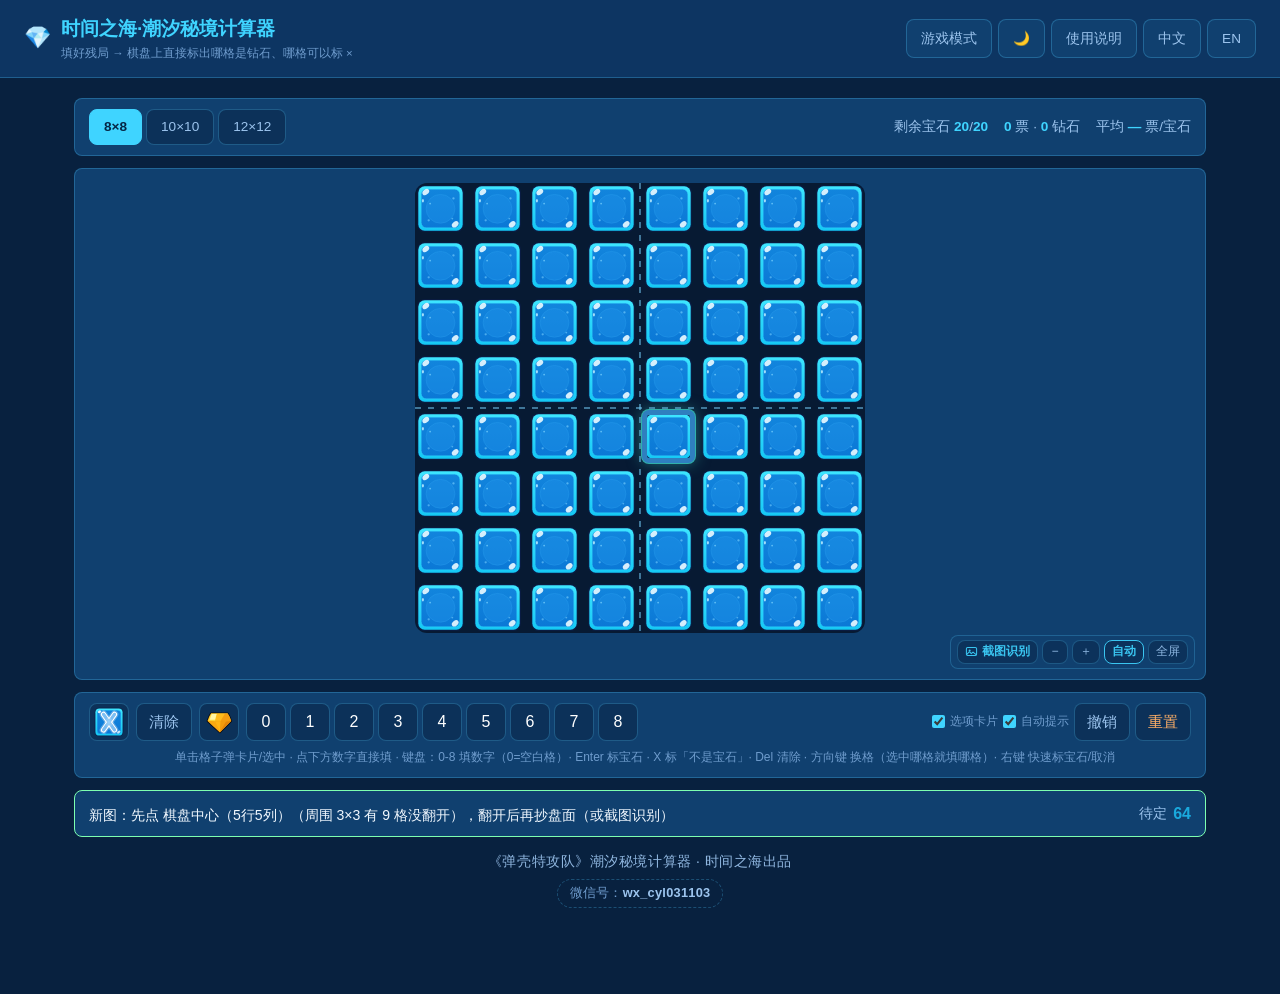
==== tidal/index.html @ 63dec6b1 "潮汐秘境：× 标错时不再给出错误结论 玩家标的 × 一直被当作「确定没有钻石」参与推理。一旦某个 × 标错，引擎可能推出一个 与数字矛盾的结论，而旧实现只弹提示、棋盘仍按"信任 ×"的结果绘制——实测" ====
<!DOCTYPE html>
<html lang="zh-CN">
<head>
<meta charset="UTF-8">
<meta name="viewport" content="width=device-width, initial-scale=1.0, viewport-fit=cover">
<title>《弹壳特攻队》-潮汐秘境计算器</title>
<meta name="description" content="《弹壳特攻队》潮汐秘境计算器：把当前棋盘的数字、钻石、× 标记填进来，自动推出哪些格子必定是钻石、哪些必定不是钻石、下一步先点哪里。支持上传截图自动识别。">
<meta name="theme-color" content="#0f1923">
<link rel="icon" href="data:image/svg+xml,%3Csvg xmlns='http://www.w3.org/2000/svg' viewBox='0 0 32 32'%3E%3Ctext y='25' font-size='25'%3E%F0%9F%92%8E%3C/text%3E%3C/svg%3E">
<link rel="stylesheet" href="style.css?vmvrqmjfq">
<script>var t=localStorage.getItem('theme')||'dark';document.documentElement.setAttribute('data-theme',t);/* 默认深色（护眼），右上角可切换 */</script>
</head>
<body>

<svg class="sprite" aria-hidden="true" focusable="false">
  <defs>
    <symbol id="ico-gem" viewBox="0 0 24 24">
      <path d="M6.6 3.2h10.8L21.4 9 12 21.2 2.6 9z" fill="currentColor"/>
      <path d="M6.6 3.2 8.6 9h6.8l2-5.8z" fill="#5a3d05" fill-opacity=".28"/>
      <path d="M8.6 9 12 21.2 15.4 9z" fill="#ffffff" fill-opacity=".3"/>
    </symbol>
    <symbol id="ico-x" viewBox="0 0 24 24">
      <path d="M5.8 5.8 18.2 18.2M18.2 5.8 5.8 18.2" fill="none" stroke="currentColor" stroke-width="3.2" stroke-linecap="round"/>
    </symbol>
    <symbol id="ico-check" viewBox="0 0 24 24">
      <path d="M4.5 12.8l4.8 4.8L19.6 7.2" fill="none" stroke="currentColor" stroke-width="2.6" stroke-linecap="round" stroke-linejoin="round"/>
    </symbol>
    <symbol id="ico-warn" viewBox="0 0 24 24">
      <path d="M12 3.4 22 20.4H2z" fill="currentColor"/>
      <path d="M12 9.4v5" stroke="#0f1923" stroke-width="2.1" stroke-linecap="round"/>
      <circle cx="12" cy="17.4" r="1.2" fill="#0f1923"/>
    </symbol>
    <symbol id="ico-aim" viewBox="0 0 24 24">
      <circle cx="12" cy="12" r="8.6" fill="none" stroke="currentColor" stroke-width="2"/>
      <circle cx="12" cy="12" r="2.6" fill="currentColor"/>
      <path d="M12 1.4v4M12 18.6v4M1.4 12h4M18.6 12h4" stroke="currentColor" stroke-width="2" stroke-linecap="round"/>
    </symbol>
    <symbol id="ico-image" viewBox="0 0 24 24">
      <rect x="2.6" y="4.6" width="18.8" height="14.8" rx="2.4" fill="none" stroke="currentColor" stroke-width="1.9"/>
      <circle cx="8.6" cy="10" r="1.9" fill="currentColor"/>
      <path d="M3.4 17.4l4.8-5 3.4 3.6 3.2-3 5.8 4.8" fill="none" stroke="currentColor" stroke-width="1.9" stroke-linecap="round" stroke-linejoin="round"/>
    </symbol>
  </defs>
</svg>

<header class="topbar">
  <div class="brand">
    <span class="brand-mark" aria-hidden="true">💎</span>
    <span class="brand-text">
      <strong data-i18n="brand.name">潮汐秘境计算器</strong>
      <small data-i18n="brand.tag">填好残局 → 棋盘上直接标出哪格是钻石、哪格可以标 ×</small>
    </span>
  </div>
  <nav class="topbar-nav">
    <button class="ghost-btn" id="btn-sample" type="button" title="随便玩玩：潮汐秘境 / 扫雷" data-i18n="nav.game" data-i18n-title="nav.game.tip">游戏模式</button>
    <button class="ghost-btn" id="btn-help" type="button" data-i18n="nav.help">使用说明</button>
    <button class="ghost-btn sm" id="btn-lang-zh" type="button" title="中文">中文</button>
    <button class="ghost-btn sm" id="btn-lang-en" type="button" title="English">EN</button>
    <button class="ghost-btn" id="theme-toggle" type="button" title="切换深色/浅色">🌙</button>
  </nav>
</header>

<main>
  <section class="stage" id="stage">


    <div class="map-bar">
      <div class="seg seg-sm" id="size-seg" role="tablist" aria-label="地图尺寸">
        <button class="seg-btn is-on" data-size="8" type="button">8×8</button>
        <button class="seg-btn" data-size="10" type="button">10×10</button>
        <button class="seg-btn" data-size="12" type="button">12×12</button>
      </div>
      <span class="map-chip map-chip-quiet map-chip-gem" id="chip-gem-progress" title="还剩几颗没找到 / 本图总数（总数按档位固定：8×8=20、10×10=30、12×12=45）">
        <span data-i18n="chip.left">剩余宝石</span> <b id="gem-left">20</b>/<b id="gem-total-text">20</b>
      </span>
      <span class="map-chip map-chip-quiet" id="chip-cost" title="开出数字或钻石的格子算一票（× 和没翻开的不算）；1 票 = 1500 钻石">
        <b id="tickets-used">0</b> <span data-i18n="chip.ticketsUnit">票</span> · <b id="diamonds-used">0</b> <span data-i18n="chip.costUnit">钻石</span>
      </span>
      <span class="map-chip map-chip-quiet" id="chip-per-gem" title="用票数 ÷ 已找到的宝石数 —— 平均每颗宝石花了多少票，越小越划算">
        <span data-i18n="chip.perGem">平均</span> <b id="per-gem">—</b> <span data-i18n="chip.perGemUnit">票/宝石</span>
      </span>
    </div>


    <div class="game-banner" id="game-banner" hidden>
      <span class="gb-name" id="game-banner-name"></span>
      <span class="gb-sub" id="game-banner-sub"></span>
    </div>

    <div class="board-shell" id="board-shell">
      <div class="board-scroll" id="board-scroll">
        <div class="board" id="board" role="grid" aria-label="残局棋盘"></div>
      </div>
      <span class="board-tools" id="board-tools" title="调格子大小（自动按屏幕适配）" data-i18n-title="tools.tip">
        <button class="bb-btn bb-shot" id="btn-shot-open" type="button" title="上传 / 粘贴截图，自动识别并填入棋盘">
          <svg class="ico"><use href="#ico-image"/></svg><span data-i18n="nav.ocr">截图识别</span>
        </button>
        <button class="bb-btn" id="cell-minus" type="button" title="格子改小">−</button>
        <button class="bb-btn" id="cell-plus" type="button" title="格子改大">＋</button>
        <button class="bb-btn bb-auto" id="cell-auto" type="button" title="恢复自动适配屏幕" data-i18n="tools.auto" data-i18n-title="tools.auto.tip">自动</button>
        <button class="bb-btn" id="board-fs" type="button" title="整个工具区全屏（手机上格子更大好点）" data-i18n="tools.fs" data-i18n-title="tools.fs.tip">全屏</button>
      </span>
    </div>

    <div class="palette" id="palette">
      <button class="brush brush-x brush-icon" data-brush="X" type="button" title="点格子标上 / 取消 ×" data-i18n-title="palette.x.tip">
        <svg class="tileico brush-tile" aria-hidden="true"><use href="#uw-tile-x-marked"/></svg>
      </button>
      <button class="brush" data-brush="hide" type="button" title="单击格子清除" data-i18n-title="palette.clear.tip">
        清除
      </button>
      <button class="brush brush-gem brush-icon" data-brush="G" type="button" title="标记钻石" data-i18n-title="palette.gem.tip">
        <svg class="tileico brush-tile" aria-hidden="true"><use href="#uw-gem"/></svg>
      </button>
      <span class="brush-group" id="brush-nums">
        <button class="brush brush-num" data-brush="0" type="button" title="已翻开的空白格">0</button>
        <button class="brush brush-num" data-brush="1" type="button">1</button>
        <button class="brush brush-num" data-brush="2" type="button">2</button>
        <button class="brush brush-num" data-brush="3" type="button">3</button>
        <button class="brush brush-num" data-brush="4" type="button">4</button>
        <button class="brush brush-num" data-brush="5" type="button">5</button>
        <button class="brush brush-num" data-brush="6" type="button">6</button>
        <button class="brush brush-num" data-brush="7" type="button">7</button>
        <button class="brush brush-num" data-brush="8" type="button">8</button>
      </span>
      <span class="palette-actions">
        <label class="rec-card" title="打开：单击格子弹出选项卡片（默认）；关闭：单击只选中，用下方数字 / 键盘填，不弹卡片" data-i18n-title="rec.card.tip">
          <input type="checkbox" id="cb-click-card" checked> <span data-i18n="rec.card">选项卡片</span>
        </label>
        <label class="rec-auto" title="录入一个格子后自动提示下一个推荐格（点 0 展开一片时可以关掉，逐个点选）" data-i18n-title="rec.auto.tip">
          <input type="checkbox" id="cb-auto-next" checked> <span data-i18n="rec.auto">自动提示</span>
        </label>
        <button class="brush brush-act" id="btn-undo" type="button" disabled title="撤销上一步改动（Ctrl+Z）" data-i18n-title="vb.undo.tip"><span data-i18n="vb.undo">撤销</span></button>
        <button class="brush brush-act is-danger" id="btn-clear" type="button" title="重置整个棋盘（会二次确认；可撤销）" data-i18n-title="vb.clear.tip"><span data-i18n="vb.clear">重置</span></button>
      </span>
      <span class="palette-tip" data-i18n="palette.tip">单击选中格子 → 键盘 0-8 填数字、Enter 钻石、X 标×、Delete 清除 · 双击也可选值 · 右键快速标钻石</span>
    </div>

    <div class="game-bar" id="game-bar" hidden>
      <span class="gb gb-title" id="gb-title"></span>
      <span class="gb gb-hint" id="gb-hint"></span>
      <span class="gb gb-strong" id="gb-left-wrap"><span data-i18n="gb.left">剩余</span> <b id="gb-left">0</b> <span data-i18n="gb.mines">颗雷</span></span>
      <span class="gb" id="gb-gem-wrap" hidden><span data-i18n="gb.found">已找到钻石</span> <b id="gb-found">0</b> / <b id="gb-total">45</b></span>
      <span class="gb" id="gb-open-wrap" hidden><span data-i18n="gb.opened">已翻开</span> <b id="gb-open">0</b> / <b id="gb-open-total">0</b> <span data-i18n="chip.cells">格</span></span>
      <span class="gb" id="gb-cost-wrap" hidden><span data-i18n="gb.tickets">用票</span> <b id="gb-tickets">0</b> · <span data-i18n="gb.spent">已用钻石</span> <b id="gb-spent">0</b> · <span data-i18n="gb.perGem">平均</span> <b id="gb-per-gem">—</b> <span data-i18n="gb.perGemUnit">票/宝石</span></span>
      <span class="gb gb-time" id="gb-time-wrap" hidden>⏱ <b id="gb-time">0:00</b></span>
      <span class="gb" id="gb-marks-wrap" hidden><span data-i18n="gb.marks">× 标记</span> <b id="gb-marks">0</b></span>
      <span class="gb gb-err" id="gb-wrong-wrap" hidden><span data-i18n="gb.wrong">其中标错</span> <b id="gb-wrong">0</b> <span data-i18n="gb.wrongUnit">个</span></span>
      <label class="gb gb-hint-switch" id="gb-hint-switch" hidden title="打开后：自动闪烁推荐格 + 每格显示含钻概率" data-i18n-title="gb.hintSwitch.tip">
        <input type="checkbox" id="cb-game-hint"> <span data-i18n="gb.hintSwitch">自动提示</span>
      </label>
      <span class="gb-actions">
        <button class="ghost-btn sm" id="btn-game-restart" type="button" data-i18n="gb.restart">重开一局</button>
        <button class="ghost-btn sm" id="btn-game-switch" type="button" data-i18n="gb.switch">换玩法</button>
        <button class="ghost-btn sm" id="btn-game-quit" type="button" data-i18n="gb.quit">退出游戏</button>
      </span>
    </div>

    <div class="status-bar">
      <p class="advice" id="advice">
        <span id="advice-text" data-i18n="advice.empty">先把残局填进来，或点右上角「随机玩一盘」体验一下。</span>
        <span class="vb vb-err" id="vb-err-wrap" hidden><svg class="ico"><use href="#ico-warn"/></svg><b id="vb-err"></b></span>
      </p>

      <div class="verdict-bar" id="verdict-bar">
      <span class="vb-actions">
        <button class="ghost-btn" id="btn-clear-frames" type="button" hidden title="识别导入的格子核对完了：一键去掉金框/红框提示（格子内容不动）" data-i18n-title="vb.frames.tip"><svg class="ico"><use href="#ico-check"/></svg><span data-i18n="vb.frames">核对完成</span></button>
      </span>
        <span class="vb vb-unknown"><span data-i18n="vb.unknown">待定</span> <b id="vb-unknown">0</b></span>
      </div>
    </div>

    <div class="footer">
      <p class="credit">《弹壳特攻队》<span data-i18n="credit.by">潮汐秘境计算器 · 时间之海出品</span></p>
      <p class="credit-wx"><button class="wx-btn" id="btn-wx" type="button" title="点一下复制微信号">
        <span data-i18n="credit.wx">微信号</span><span class="wx-id">：<b>wx_cyl031103</b></span>
      </button></p>
    </div>

    <div class="reveal-bar" id="reveal-bar" hidden>
      <div class="rb-head">
        <span class="rb-label"><span data-i18n="rb.opened">翻开的</span> <b id="rb-target">—</b> <span data-i18n="rb.is">是：</span></span>
        <button class="rb-close" data-rb="cancel" type="button" title="取消">✕</button>
      </div>
      <span class="rb-values" id="rb-values"></span>
      <span class="rb-hint" id="rb-hint"></span>
      <span class="rb-keys" data-i18n="rb.keys">数字键 0-8 直接填 · 方向键换格（选中哪格填哪格） · Esc 关闭</span>
    </div>

    <div class="modal" id="modal" hidden>
      <div class="modal-mask" data-close></div>
      <div class="modal-box" id="modal-box" role="dialog" aria-modal="true"></div>
    </div>
    <div class="toasts" id="toasts"></div>

  </section>
</main>

<script>window.TIDAL_OCR = true;</script>
<script>window.TIDAL_OCR_MODE = 'local';</script>
<script>window.TIDAL_OCR_URL = '';</script>
<script src="sweeper-icons.js?vmvrqmjfq"></script>
<script src="vision.js?vmvrqmjfq"></script>
<script src="vision-alt.js?vmvrqmjfq"></script>
<script src="solver-core.js?vmvrqmjfq"></script>
<script src="solver.js?vmvrqmjfq"></script>
</body>
</html>
---- tidal/style.css ----
/* =====================================================================
   潮汐秘境 · 残局分析器
   配色与「弹壳公会远征战力统计中心」保持一致（暗蓝底 + 金色强调，扁平无渐变）
   ===================================================================== */

/* ---------- 1. 设计令牌（与统计中心共用同一套变量与 theme 键） ---------- */
:root,
[data-theme="dark"] {
  /* 海洋蓝：取自游戏界面（深海底 #0a2c63 / 青色高光 #3fd4ff / 金色 #ffc83a / 绿色 #7dffb0） */
  --bg-primary: #08213f;
  --bg-secondary: #0d3562;
  --bg-card: #10406f;
  --bg-hover: #164a80;
  --bg-input: #0c3159;
  --border: rgba(80, 200, 255, 0.28);
  --aux-line: rgba(120, 210, 255, 0.5);   /* 棋盘辅助虚线（三等分） */

  --text-primary: #f1f8ff;
  --text-secondary: #9cc4ee;
  --text-muted: #6f9ccd;

  --accent: #3fd4ff;
  --accent2: #1aa9dd;
  --gold: #ffc83a;
  --success: #7dffb0;
  --danger: #ffb067;

  --radius: 8px;
  --shadow: 0 2px 12px rgba(0, 0, 0, 0.3);

  --x-mark: #cfe6ff;
  --tile-closed: #0c3159;
  --tile-open: #dbeaff;
  --tile-open-ink: #0a2c63;
  --tile-open-border: #a9cdf0;
  --scroll-thumb: #2a5a92;
  --mask: rgba(4, 18, 38, 0.78);
  --badge-prob-bg: rgba(8, 33, 63, 0.9);
  --badge-prob-ink: #d3e8ff;
  --prob-line: #3f6ea6;
  /* 概率三档（彩色，高=红 中=琥珀 低=蓝）：整格显示百分比，边框/底色/字色同档 */
  --p-hi-ink: #ff8a78;
  --p-hi-line: #ff6b5e;
  --p-hi-tint: #4a2230;
  --p-mid-ink: #ffc83a;
  --p-mid-line: #e8a33a;
  --p-mid-tint: #3d3520;
  --p-lo-ink: #6fd0ff;
  --p-lo-line: #3fd4ff;
  --p-lo-tint: #123a5e;
  /* 数字 0-8 颜色梯度：0 最不显眼（灰）→ 8 最显眼（红），棋盘/笔刷/取值卡统一 */
  --num-0: #8a97a5;
  --num-1: #6f9fc4;
  --num-2: #3d7fc1;
  --num-3: #2a9d9f;
  --num-4: #2f9e5f;
  --num-5: #c9a227;
  --num-6: #e0871f;
  --num-7: #e05a2b;
  --num-8: #d02b2b;
  --safe-ink: #7dffb0;
  --warn-ink: #ffb9a8;
  --ink-on-accent: #062645;
  --ink-on-gold: #2a1e02;
  --ink-on-safe: #04321f;
  --ink-on-warn: #3a1206;
}

/* 浅色主题：直接沿用统计中心的浅色令牌（统计中心默认就是浅色） */
[data-theme="light"] {
  --bg-primary: #e9f3fc;
  --bg-secondary: #ffffff;
  --bg-card: #ffffff;
  --bg-hover: #f2f8ff;
  --bg-input: #ffffff;
  --border: #c6dcf0;
  --aux-line: rgba(60, 140, 200, 0.45);

  --text-primary: #0a2c63;
  --text-secondary: #3a628f;
  --text-muted: #7c9cbe;

  --accent: #0f8fd0;
  --accent2: #1aa9dd;
  --gold: #d4920a;
  --success: #2f9e5f;
  --danger: #d94040;

  --shadow: 0 2px 12px rgba(0, 0, 0, 0.08);

  --x-mark: #111827;
  --flat-bg: #ffffff;            /* 素材图标里"已翻开格底"的颜色（浅色主题用白底，深色主题用图标默认的深蓝） */
  --flat-line: #c8cfd8;
  --tile-closed: #d5dbe3;
  --tile-open: #ffffff;
  --tile-open-ink: #1a1a2e;
  --tile-open-border: #c8cfd8;
  --scroll-thumb: #c3cad3;
  --mask: rgba(30, 36, 46, 0.45);
  --badge-prob-bg: rgba(255, 255, 255, 0.94);
  --badge-prob-ink: #555770;
  --prob-line: #c3cad3;
  /* 概率三档（彩色，高=红 中=琥珀 低=蓝）：整格显示百分比，边框/底色/字色同档 */
  --p-hi-ink: #d93a2b;
  --p-hi-line: #e05545;
  --p-hi-tint: #fde7e4;
  --p-mid-ink: #b3770a;
  --p-mid-line: #cf8a12;
  --p-mid-tint: #fbf1dc;
  --p-lo-ink: #2f7fbf;
  --p-lo-line: #4a9ed6;
  --p-lo-tint: #e6f2fb;
  --safe-ink: #2f7f52;
  --warn-ink: #b8362f;
  --ink-on-accent: #ffffff;
  --ink-on-gold: #ffffff;
  --ink-on-safe: #ffffff;
  --ink-on-warn: #ffffff;
}

*, *::before, *::after { box-sizing: border-box; }
* { margin: 0; padding: 0; }
[hidden] { display: none !important; }
html { -webkit-text-size-adjust: 100%; }

body {
  min-height: 100vh;
  font-family: -apple-system, BlinkMacSystemFont, "Segoe UI", "Microsoft YaHei", "PingFang SC", "Hiragino Sans GB", sans-serif;
  font-size: 15px;
  line-height: 1.6;
  color: var(--text-primary);
  background: var(--bg-primary);
  overflow-x: hidden;
  -webkit-tap-highlight-color: transparent;
}

button, input { font: inherit; color: inherit; }
button { background: none; border: 0; cursor: pointer; }
ul { list-style: none; }
b { font-weight: 700; }
a { text-decoration: none; }
.sprite { position: absolute; width: 0; height: 0; overflow: hidden; }
.ico { width: 1em; height: 1em; flex: none; fill: currentColor; vertical-align: -0.14em; }
::selection { background: rgba(240, 192, 96, 0.3); }

/* ---------- 2. 顶栏 ---------- */
.topbar {
  display: flex;
  align-items: center;
  justify-content: space-between;
  flex-wrap: wrap;
  gap: 6px 16px;
  padding: 14px clamp(14px, 3vw, 24px);
  background: var(--bg-secondary);
  border-bottom: 1px solid var(--border);
}
.brand { display: flex; align-items: center; gap: 10px; min-width: 0; }
.brand-mark { font-size: 22px; line-height: 1; flex: none; }
.brand-text { display: flex; flex-direction: column; min-width: 0; }
.brand-text strong {
  font-size: clamp(16px, 2vw, 19px);
  color: var(--accent);
  font-weight: 700;
  white-space: nowrap;
}
.brand-text small { font-size: 11.5px; color: var(--text-muted); white-space: nowrap; overflow: hidden; text-overflow: ellipsis; }
.topbar-nav { display: flex; align-items: center; gap: 6px; flex: none; flex-wrap: wrap; }

.ghost-btn {
  display: inline-flex;
  align-items: center;
  gap: 6px;
  padding: 8px 14px;
  background: var(--bg-card);
  color: var(--text-secondary);
  border: 1px solid var(--border);
  border-radius: var(--radius);
  font-size: 0.85rem;
  transition: all 0.2s;
  white-space: nowrap;
}
.ghost-btn:hover { background: var(--bg-hover); color: var(--text-primary); border-color: var(--accent); }
.ghost-btn:disabled { opacity: 0.42; cursor: not-allowed; }

/* ---------- 3. 布局 ---------- */
main {
  display: block;
  max-width: 1180px;
  margin: 0 auto;
  padding: 20px clamp(14px, 3vw, 24px) 72px;
}
.stage { display: flex; flex-direction: column; gap: 12px; min-width: 0; }

/* ---------- 4. 尺寸栏 ---------- */
.map-bar {
  display: flex;
  flex-wrap: wrap;
  align-items: center;
  gap: 10px 16px;
  padding: 10px 14px;
  background: var(--bg-card);
  border: 1px solid var(--border);
  border-radius: var(--radius);
}
.map-chip { font-size: 0.85rem; color: var(--text-secondary); }
.map-chip b { color: var(--accent); }
.map-chip-quiet { margin-left: auto; }
.map-chip-quiet + .map-chip-quiet { margin-left: 0; }

.seg { display: flex; gap: 4px; }
.seg-btn {
  padding: 6px 14px;
  background: var(--bg-input);
  color: var(--text-secondary);
  border: 1px solid var(--border);
  border-radius: var(--radius);
  font-size: 0.85rem;
  white-space: nowrap;
  transition: all 0.2s;
}
.seg-btn:hover { background: var(--bg-hover); color: var(--text-primary); border-color: var(--accent); }
.seg-btn.is-on { background: var(--accent); color: var(--ink-on-accent); border-color: var(--accent); font-weight: 700; }

/* ---------- 5. 笔刷 ---------- */
.palette {
  display: flex;
  flex-wrap: wrap;
  align-items: center;
  gap: 6px;
  padding: 10px 14px;
  background: var(--bg-card);
  border: 1px solid var(--border);
  border-radius: var(--radius);
}
.palette-label { font-size: 0.8rem; color: var(--text-muted); margin-right: 2px; }
.brush-group { display: flex; gap: 4px; flex-wrap: wrap; }
.brush {
  display: inline-flex;
  align-items: center;
  justify-content: center;
  gap: 5px;
  min-width: 34px;
  height: 32px;
  padding: 0 10px;
  background: var(--bg-input);
  color: var(--text-secondary);
  border: 1px solid var(--border);
  border-radius: var(--radius);
  font-size: 0.85rem;
  transition: all 0.2s;
}
.brush:hover { background: var(--bg-hover); color: var(--text-primary); }
.brush.is-on { border-color: var(--accent); color: var(--accent); background: var(--bg-hover); font-weight: 700; }
.brush-num { padding: 0; width: 32px; font-variant-numeric: tabular-nums; }
.brush-icon { width: 34px; padding: 0; }
.brush-face { width: 14px; height: 14px; border-radius: 3px; flex: none; }
.brush-empty { background: var(--tile-closed); border: 1px solid var(--border); }
.brush-gem .ico { color: var(--gold); }
.brush-x .ico { color: var(--text-secondary); }
.palette-tip {
  font-size: 0.75rem;
  color: var(--text-muted);
  flex: 1 1 100%;          /* 自己占一整行：写全每个键的作用，不被截断 */
  min-width: 0;
  white-space: normal;
  text-align: center;      /* 居中显示 */
  line-height: 1.6;
}
@media (max-width: 640px) {
  .palette-tip { display: none; }   /* 手机上不用键盘提示，别占地方 */
}

/* ---------- 数字 0-8 颜色梯度（0 灰最不显眼 → 8 红最显眼）：笔刷 / 取值卡统一；棋盘数字在下方 .cell 规则处 ---------- */
.palette .brush-num[data-brush="0"], .reveal-bar .rb-btn[data-val="0"] { color: var(--num-0); }
.palette .brush-num[data-brush="1"], .reveal-bar .rb-btn[data-val="1"] { color: var(--num-1); }
.palette .brush-num[data-brush="2"], .reveal-bar .rb-btn[data-val="2"] { color: var(--num-2); }
.palette .brush-num[data-brush="3"], .reveal-bar .rb-btn[data-val="3"] { color: var(--num-3); }
.palette .brush-num[data-brush="4"], .reveal-bar .rb-btn[data-val="4"] { color: var(--num-4); }
.palette .brush-num[data-brush="5"], .reveal-bar .rb-btn[data-val="5"] { color: var(--num-5); }
.palette .brush-num[data-brush="6"], .reveal-bar .rb-btn[data-val="6"] { color: var(--num-6); }
.palette .brush-num[data-brush="7"], .reveal-bar .rb-btn[data-val="7"] { color: var(--num-7); }
.palette .brush-num[data-brush="8"], .reveal-bar .rb-btn[data-val="8"] { color: var(--num-8); }

/* ---------- 6. 棋盘 ---------- */
.board-shell {
  background: var(--bg-card);
  border: 1px solid var(--border);
  border-radius: var(--radius);
  overflow: hidden;
}
/* 调格子大小：浮在棋盘右下角（不占版面；滚动区底部留空，不挡格子） */
.board-shell { position: relative; }
.board-tools {
  position: absolute;
  right: 10px;
  bottom: 10px;
  z-index: 6;
  display: inline-flex;
  align-items: center;
  gap: 4px;
  padding: 4px 6px;
  background: var(--bg-card);
  border: 1px solid var(--border);
  border-radius: var(--radius);
  opacity: 0.9;
  transition: opacity 0.15s;
}
.board-tools:hover { opacity: 1; }
.bb-label { color: var(--text-muted); font-size: 0.75rem; }
.bb-btn {
  min-width: 26px;
  height: 24px;
  padding: 0 7px;
  background: var(--bg-input);
  color: var(--text-secondary);
  border: 1px solid var(--border);
  border-radius: var(--radius);
  font-size: 0.75rem;
  cursor: pointer;
  transition: all 0.15s;
}
.bb-btn:hover { border-color: var(--accent); color: var(--accent); }
.bb-btn.is-on { border-color: var(--accent); color: var(--accent); font-weight: 700; }
/* 全屏：整个工具区（地图栏 + 笔刷栏 + 棋盘 + 提示）铺满屏幕，
   全屏下也能改格子、也能弹取值卡；棋盘占满剩余高度，格子按屏幕重新适配 */
.stage:fullscreen {
  background: var(--bg-primary);
  width: 100vw;
  height: 100vh;
  padding: 10px;
  overflow: auto;
  gap: 10px;
}
/* 全屏里不需要"相关网址"这些外部链接，保留功能部分 */
.stage:fullscreen .site-links { display: none; }
.stage:fullscreen .board-shell {
  flex: 1 1 auto;
  min-height: 0;
  display: flex;
  flex-direction: column;
}
.stage:fullscreen .board-scroll {
  flex: 1;
  display: grid;
  place-items: center;
}
.board-scroll {
  padding: 14px 14px 46px;   /* 底部留出空间给"格子大小"浮层，不遮格子 */
  overflow: auto;
  scrollbar-width: thin;
  scrollbar-color: var(--scroll-thumb) transparent;
}
.board-scroll::-webkit-scrollbar { height: 8px; width: 8px; }
.board-scroll::-webkit-scrollbar-thumb { background: var(--scroll-thumb); border-radius: 4px; }

.board {
  --cols: 8;
  --cell: 42px;
  --gap: 4px;
  --font: 20px;
  display: grid;
  grid-template-columns: repeat(var(--cols), var(--cell));
  gap: var(--gap);
  width: max-content;
  margin: 0 auto;
  user-select: none;
  -webkit-user-select: none;
  touch-action: manipulation;
}

.cell {
  position: relative;
  width: var(--cell);
  height: var(--cell);
  display: grid;
  place-items: center;
  padding: 0;
  font-size: var(--font);
  font-weight: 700;
  font-variant-numeric: tabular-nums;
  line-height: 1;
  border-radius: 6px;
  color: transparent;
  border: 1px solid var(--cell-border, var(--border));
  background: var(--tile-closed);
  transition: background 0.15s, border-color 0.15s, transform 0.1s;
  cursor: pointer;
  overflow: hidden;
}
.cell:hover { border-color: var(--accent); }
.cell:focus-visible { outline: 2px solid var(--accent); outline-offset: 1px; z-index: 3; }
.cell:active { transform: scale(0.95); }

/* 已翻开（数字 / 空白） */
.cell.is-open {
  cursor: default;
  color: var(--tile-open-ink);
  border-color: var(--tile-open-border);
  background: var(--tile-open);
}
.cell.is-open:hover { border-color: var(--tile-open-ink); }
.cell.is-open:active { transform: none; }

/* 已翻开数字的颜色梯度（0 灰最不显眼 → 8 红最显眼）——必须放在 .cell.is-open 之后，否则被它的颜色盖掉 */
.cell.n0 { color: var(--num-0); }
.cell.n1 { color: var(--num-1); }
.cell.n2 { color: var(--num-2); }
.cell.n3 { color: var(--num-3); }
.cell.n4 { color: var(--num-4); }
.cell.n5 { color: var(--num-5); }
.cell.n6 { color: var(--num-6); }
.cell.n7 { color: var(--num-7); }
.cell.n8 { color: var(--num-8); }

/* 宝钻：金黄色 */
.cell.is-gem {
  color: var(--gold);
  border-color: var(--gold);
  background: var(--tile-open);
}
.cell.is-gem .ico { width: 76%; height: 76%; }

/* × 标记（未翻开格上的叉） */
.cell.is-x { color: var(--x-mark); }
.cell.is-x .ico { width: 58%; height: 58%; }

/* 识别导入的格子不加任何标记（用户不要金点）；没把握要核对的：实线红边 */
.cell.is-ai { border-style: solid; border-color: transparent; }
.cell.is-unsure { border-style: solid; border-width: 2px; border-color: var(--danger); }

/* ---------- 7. 分析叠加 ---------- */
/* 结论只用符号表达，不画框 */
.cell.say-gem, .cell.say-safe { }
.cell.say-prob { }
/* 概率在整格居中显示（彩色，高=红 中=琥珀 低=蓝）；不再画虚线框（档位看字色就够，虚线太花） */
.cell.say-prob { border-style: none; }
.cell.say-prob.prob-hi { border-color: var(--p-hi-line); background: var(--p-hi-tint); }
.cell.say-prob.prob-mid { border-color: var(--p-mid-line); background: var(--p-mid-tint); }
.cell.say-prob.prob-lo { border-color: var(--p-lo-line); background: var(--p-lo-tint); }
.cell.say-prob[data-badge]::after {
  inset: 0;
  display: grid;
  place-items: center;
  min-width: 0;
  padding: 0;
  border-radius: 6px;
  font-size: clamp(9px, calc(var(--cell) * 0.36), 22px);
  font-weight: 800;
  line-height: 1;
  letter-spacing: -0.03em;
  background: transparent;
}
.cell.say-prob.prob-hi[data-badge]::after { color: var(--p-hi-ink); }
.cell.say-prob.prob-mid[data-badge]::after { color: var(--p-mid-ink); }
.cell.say-prob.prob-lo[data-badge]::after { color: var(--p-lo-ink); }
/* 标了 × 但推导说这里其实是宝钻 —— 标错了 */
.cell.say-conflict {
  outline: 2px solid var(--danger);
  outline-offset: -1px;
  z-index: 3;
  box-shadow: 0 0 0 3px rgba(224, 85, 85, 0.22), 0 0 12px rgba(224, 85, 85, 0.45);
}

.cell[data-badge]::after {
  content: attr(data-badge);
  position: absolute;
  top: 2px;
  right: 2px;
  min-width: 13px;
  padding: 0 3px;
  font-size: max(8px, calc(var(--cell) * 0.2));
  font-weight: 700;
  line-height: 13px;
  text-align: center;
  border-radius: 4px;
  letter-spacing: -0.02em;
}
.cell.say-conflict[data-badge]::after { background: var(--danger); color: var(--ink-on-warn); }
.cell.say-gem[data-badge]::after { background: var(--gold); color: var(--ink-on-gold); }
.cell.say-safe[data-badge]::after { background: var(--success); color: var(--ink-on-safe); }
.cell.say-prob[data-badge]::after { background: var(--badge-prob-bg); color: var(--badge-prob-ink); }

/* （推荐高亮已按需求去掉，改由下方建议条文字指明） */
.cell.pick { }


/* 正在等待选择「翻开值」的格子 */
/* 正在取值的那一格：不画框，用发光提示 */
.cell.awaiting { z-index: 5; box-shadow: 0 0 0 2px rgba(58, 214, 200, 0.6), 0 0 16px rgba(58, 214, 200, 0.55); }

/* ---------- 8. 翻开取值卡 Popover（锚定在目标格子旁，带小箭头；网格按键布局） ---------- */
.reveal-bar {
  position: fixed;
  left: 0;
  top: 0;
  z-index: 70;
  display: flex;
  flex-direction: column;
  gap: 7px;
  padding: 9px 10px;
  width: max-content;
  max-width: calc(100vw - 20px);
  background: var(--bg-card);
  border: 1px solid var(--border);
  border-radius: 16px;
  box-shadow: 0 14px 40px rgba(0, 0, 0, 0.3), 0 3px 10px rgba(0, 0, 0, 0.16);
  animation: popIn 0.16s ease both;
}
@keyframes popIn { from { opacity: 0; transform: translateY(4px) scale(0.97); } to { opacity: 1; transform: none; } }
/* 指向目标格子的小箭头 */
.reveal-bar::before {
  content: '';
  position: absolute;
  width: 12px;
  height: 12px;
  left: var(--arrow-x, 50%);
  background: var(--bg-card);
  border: 1px solid var(--border);
  transform: rotate(45deg);
}
.reveal-bar.arrow-top::before { top: -7px; border-right: none; border-bottom: none; }
.reveal-bar.arrow-bottom::before { bottom: -7px; border-left: none; border-top: none; }

.rb-head { display: flex; align-items: center; justify-content: space-between; gap: 8px; }
.rb-label { font-size: 0.76rem; color: var(--text-muted); white-space: nowrap; }
.rb-label b { color: var(--accent); font-size: 0.86rem; }
.rb-close {
  width: 22px;
  height: 22px;
  display: grid;
  place-items: center;
  padding: 0;
  background: transparent;
  color: var(--text-muted);
  border: 1px solid transparent;
  border-radius: 50%;
  font-size: 0.7rem;
  cursor: pointer;
  transition: all 0.15s;
}
.rb-close:hover { color: var(--danger); background: rgba(224, 85, 85, 0.1); }
.rb-values {
  display: grid;
  /* 固定小方块 + 自动换行：手机上不再"占满一行"（12 个值 → 3 行 4 列，约 220px 宽） */
  grid-template-columns: repeat(4, 46px);
  gap: 5px;
  justify-content: start;
}
.rb-btn {
  display: inline-flex;
  align-items: center;
  justify-content: center;
  gap: 4px;
  height: 40px;
  min-width: 46px;
  padding: 0 6px;
  background: var(--bg-primary);
  color: var(--text-primary);
  border: 1px solid var(--border);
  border-radius: 10px;
  font-size: 0.95rem;
  font-weight: 700;
  font-variant-numeric: tabular-nums;
  cursor: pointer;
  transition: background 0.12s, border-color 0.12s, color 0.12s, transform 0.06s;
}
.rb-btn:hover { background: var(--bg-hover); border-color: var(--accent); color: var(--accent); }
.rb-btn:active { transform: scale(0.95); }
.rb-btn .ico { width: 15px; height: 15px; color: var(--gold); }
.rb-gem { background: rgba(212, 146, 10, 0.12); border-color: rgba(212, 146, 10, 0.45); }
.rb-gem:hover { background: rgba(212, 146, 10, 0.22); border-color: var(--gold); }
.rb-gem .ico { width: 20px; height: 20px; }
.rb-hint { max-width: 205px; font-size: 0.72rem; color: var(--text-muted); text-align: center; }
.rb-zero { font-weight: 400; color: var(--text-secondary); }

/* ---------- 9. 结论条 ---------- */
.verdict-bar {
  display: flex;
  flex-wrap: wrap;
  align-items: center;
  gap: 8px 18px;
  padding: 10px 14px;
  background: var(--bg-card);
  border: 1px solid var(--border);
  border-radius: var(--radius);
  font-size: 0.85rem;
}
.vb { display: inline-flex; align-items: center; gap: 6px; color: var(--text-secondary); white-space: nowrap; flex: 0 0 auto; }
.vb .ico { width: 14px; height: 14px; }
.vb b { font-size: 1rem; font-variant-numeric: tabular-nums; }
.vb-gem .ico, .vb-gem b { color: var(--gold); }
.vb-safe .ico, .vb-safe b { color: var(--success); }
.vb-unknown { margin-left: auto; }        /* 「待定」贴在这一行最右边 */
.vb-unknown b { color: var(--accent2); }
.vb-err { display: flex; align-items: center; gap: 6px; margin: 4px 0 0; color: var(--danger); }   /* 自己占一行，跟在建议文字下面 */
.vb-err b { color: var(--danger); font-size: 0.85rem; }
.verdict-bar .ghost-btn.sm { margin-left: 8px; padding: 6px 12px; font-size: 0.8rem; }
/* 撤销 / 清空：放在棋盘正下方，点击区域比顶栏那种小按钮大一圈 */
.vb-actions { margin-left: 0; display: inline-flex; align-items: center; gap: 8px; }
.vb-actions .ghost-btn { padding: 9px 16px; font-size: 0.88rem; min-height: 38px; }
.ghost-btn.is-danger:hover { border-color: var(--danger); color: var(--danger); }

/* ---------- 10. 说明区文字 ---------- */
.card-desc { font-size: 0.85rem; color: var(--text-secondary); line-height: 1.75; }
.card-desc b { color: var(--text-primary); }
.card-foot { margin-top: 10px; font-size: 0.75rem; color: var(--text-muted); line-height: 1.6; }
.card-foot b { color: var(--accent); }

.meta-list { display: flex; flex-direction: column; gap: 7px; }
.meta-list li { display: flex; align-items: center; justify-content: space-between; gap: 10px; padding-top: 7px; font-size: 0.85rem; border-top: 1px solid var(--border); }
.meta-list li:first-child { border-top: 0; padding-top: 0; }
.meta-list span { color: var(--text-muted); }
.meta-list b { color: var(--text-primary); font-variant-numeric: tabular-nums; }

.rule-docs { display: flex; flex-direction: column; gap: 9px; }
.rule-docs li { display: flex; gap: 8px; font-size: 0.82rem; line-height: 1.7; color: var(--text-secondary); }
.rule-docs li b { color: var(--text-primary); }
.rule-docs .rn {
  flex: none;
  width: 17px; height: 17px;
  margin-top: 3px;
  display: grid;
  place-items: center;
  font-size: 0.68rem;
  font-weight: 700;
  border-radius: 4px;
  background: var(--bg-input);
  color: var(--accent);
}

/* ---------- 11. 建议与结论内容 ---------- */
.advice { display: flex; flex-direction: column; gap: 12px; }
.advice-lead { display: flex; align-items: baseline; gap: 8px; flex-wrap: wrap; font-size: 0.88rem; color: var(--text-primary); }
.advice-lead .tag {
  flex: none;
  padding: 2px 8px;
  font-size: 0.72rem;
  font-weight: 700;
  border-radius: 4px;
  background: var(--bg-input);
  color: var(--accent);
}
.advice-lead .tag-gem { background: var(--gold); color: var(--ink-on-gold); }
.advice-lead .tag-safe { background: var(--success); color: var(--ink-on-safe); }
.advice-lead .tag-warn { background: var(--danger); color: var(--ink-on-warn); }
.advice-lead .coords { color: var(--accent); font-variant-numeric: tabular-nums; }
.advice-why { font-size: 0.78rem; color: var(--text-muted); line-height: 1.65; }

.coord-list { display: flex; flex-wrap: wrap; gap: 5px; }
.coord {
  padding: 3px 8px;
  font-size: 0.78rem;
  font-variant-numeric: tabular-nums;
  border-radius: 4px;
  background: var(--bg-input);
  border: 1px solid var(--border);
  color: var(--text-primary);
}
.coord.c-gem { border-color: var(--gold); color: var(--accent); }
.coord.c-safe { border-color: var(--success); color: var(--safe-ink); }
.coord.c-warn { border-color: var(--danger); color: var(--warn-ink); }
.coord small { color: var(--text-muted); margin-left: 3px; }
.coord-more { font-size: 0.75rem; color: var(--text-muted); align-self: center; }

.block-title { margin-top: 12px; margin-bottom: 7px; font-size: 0.75rem; color: var(--text-muted); }

/* ---------- 12. 截图识别 ---------- */
.import { display: flex; align-items: center; gap: 10px; flex-wrap: wrap; }
.import-status { font-size: 0.78rem; color: var(--text-muted); }
.import-status.is-busy { color: var(--accent); }
.import-status.is-ok { color: var(--success); }
.import-status.is-err { color: var(--danger); }
.btn {
  display: inline-flex;
  align-items: center;
  gap: 6px;
  padding: 9px 16px;
  border: 1px solid var(--border);
  border-radius: var(--radius);
  background: var(--bg-card);
  color: var(--text-primary);
  font-size: 0.85rem;
  transition: all 0.2s;
  white-space: nowrap;
}
.btn:hover:not(:disabled) { background: var(--bg-hover); border-color: var(--accent); }
.btn:disabled { opacity: 0.45; cursor: not-allowed; }
.btn .ico { width: 15px; height: 15px; }

.import-preview { margin-top: 10px; }
.import-preview img { width: 100%; border-radius: var(--radius); border: 1px solid var(--border); display: block; }

/* ---------- 13. 弹窗 / 提示 ---------- */
.modal { position: fixed; inset: 0; z-index: 60; display: grid; place-items: center; padding: 18px; }
.modal-mask { position: absolute; inset: 0; background: var(--mask); }
.modal-box {
  position: relative;
  width: min(660px, 100%);
  max-height: 88vh;
  overflow: auto;
  padding: 24px;
  background: var(--bg-card);
  border: 1px solid var(--border);
  border-radius: var(--radius);
  box-shadow: var(--shadow);
}
.modal-head { display: flex; align-items: center; justify-content: space-between; gap: 12px; margin-bottom: 16px; }
.modal-head h3 { font-size: 1.1rem; color: var(--accent); }
.modal-close {
  width: 30px; height: 30px;
  background: var(--bg-input);
  border: 1px solid var(--border);
  border-radius: var(--radius);
  color: var(--text-secondary);
  font-size: 1rem;
  line-height: 1;
  transition: all 0.2s;
}
.modal-close:hover { background: var(--bg-hover); color: var(--text-primary); border-color: var(--accent); }
.rules { display: flex; flex-direction: column; gap: 16px; }
.rules h4 { font-size: 0.92rem; color: var(--accent); margin-bottom: 7px; }
.rules p, .rules li { font-size: 0.85rem; color: var(--text-secondary); line-height: 1.85; }
.rules ul { display: flex; flex-direction: column; gap: 6px; }
.rules li { display: flex; gap: 8px; }
.rules li::before { content: "•"; color: var(--accent); flex: none; }
.rules b { color: var(--text-primary); }

.toasts { position: fixed; left: 50%; top: 74px; z-index: 80; display: flex; flex-direction: column; gap: 8px; align-items: center; transform: translateX(-50%); pointer-events: none; }
.toast {
  padding: 10px 18px;
  font-size: 0.85rem;
  border-radius: var(--radius);
  color: var(--text-primary);
  background: var(--bg-card);
  border: 1px solid var(--border);
  box-shadow: var(--shadow);
  animation: toastIn 0.25s ease both;
}
.toast.is-out { animation: toastOut 0.25s ease both; }
.toast.is-gold { border-color: var(--accent); color: var(--accent); }
.toast.is-warn { border-color: var(--danger); color: var(--warn-ink); }
@keyframes toastIn { from { transform: translateY(-12px); opacity: 0; } to { transform: none; opacity: 1; } }
@keyframes toastOut { to { transform: translateY(8px); opacity: 0; } }

/* ---------- 14. 响应式 ---------- */
@media (max-height: 860px) and (min-width: 901px) {
  .topbar { padding-top: 10px; padding-bottom: 10px; }
  .layout { padding-top: 14px; }
  .stage { gap: 9px; }
  .map-bar, .palette { padding: 7px 12px; }
  .brush { height: 29px; }
}

@media (max-width: 640px) {
  body { font-size: 14px; }
  .brand-text small { display: none; }
  .brand { min-width: 0; overflow: hidden; }
  .brand-text strong { font-size: 15px; overflow: hidden; text-overflow: ellipsis; }
  .topbar { padding: 10px 12px; gap: 8px; }
  /* 顶栏按钮变多了：让按钮行自己横向滚动，避免整页横向溢出 */
  .topbar-nav { flex: none; max-width: 58%; overflow-x: auto; flex-wrap: nowrap; }
  .topbar-nav .ghost-btn { flex: none; padding: 6px 10px; font-size: 12px; }
  .map-chip-quiet { margin-left: 0; }
  /* 笔刷栏：手机上换行显示（不横向滚动）——0~8 单独占一行，其余在第一行 */
  .palette { flex-wrap: wrap; overflow-x: visible; padding: 8px 10px; gap: 5px 6px; }
  .palette > * { flex: none; }
  .palette-label { display: none; }              /* 「单击涂」标签省掉，腾地方 */
  .palette #brush-nums { order: 9; flex-basis: 100%; gap: 3px; }
  .palette .rec-card { margin-left: auto; }      /* 两个开关 + 撤销/重置 留在第一行右侧 */
  .palette-tip { display: none; }
  .brush { height: 30px; min-width: 30px; padding: 0 8px; }
  .brush-num { width: 28px; }
  .brush-icon { width: 30px; }
  .advice { font-size: 0.8rem; padding: 8px 11px; }
  .verdict-bar { gap: 6px 12px; font-size: 0.8rem; padding: 8px 12px; }
  .vb-err { margin-left: 0; }
  .verdict-bar .ghost-btn.sm { margin-left: 0; }
  .modal-box { padding: 18px 16px; }
}

@media (prefers-reduced-motion: reduce) {
  *, *::before, *::after { animation-duration: 0.001ms !important; animation-iteration-count: 1 !important; transition-duration: 0.001ms !important; }
}

/* ---------- 15. 状态条：建议 + 结论合并成一条（省一行） ---------- */
.status-bar {
  display: flex;
  align-items: flex-end;     /* 「待定」贴到建议文字最后一行的右边（不再单独占一行） */
  flex-wrap: nowrap;         /* 建议与结论始终保持同一水平带（窄屏时结论在内部换行） */
  gap: 6px 16px;
  padding: 10px 14px;
  background: var(--bg-card);
  border: 1px solid var(--border);
  border-radius: var(--radius);
}
@media (max-width: 640px) {
  .status-bar { flex-wrap: nowrap; }  /* 「待定」始终跟在文字最后一行的右边 */
}
.status-bar .advice {
  flex: 1 1 auto;
  min-width: 200px;
  padding: 0;
  background: none;
  border: none;
  border-radius: 0;
}
.status-bar .verdict-bar {
  flex: 0 0 auto;      /* 不许被压扁：手机上也横着写、就贴在文字最后一行的右边 */
  justify-content: flex-end;
  padding: 0;
  background: none;
  border: none;
  border-radius: 0;
  gap: 6px 12px;
}
/* 建议条原有的状态配色（金/绿/橙）映射到整条边框，观感不变 */
.status-bar:has(.advice.is-gem) { border-color: var(--gold); }
.status-bar:has(.advice.is-safe) { border-color: var(--success); }
.status-bar:has(.advice.is-warn) { border-color: var(--accent2); }

/* ---------- 15b. 建议条本体（在状态条里不带卡片外观） ---------- */
.advice {
  display: flex;
  align-items: flex-start;
  gap: 8px;
  margin: 0;
  padding: 10px 14px;
  background: var(--bg-card);
  border: 1px solid var(--border);
  border-radius: var(--radius);
  font-size: 0.88rem;
  color: var(--text-primary);
  line-height: 1.6;
}
.advice .ico { width: 15px; height: 15px; margin-top: 3px; flex: none; color: var(--accent); }
.advice.is-gem { border-color: var(--gold); }
.advice.is-gem .ico { color: var(--gold); }
.advice.is-safe { border-color: var(--success); }
.advice.is-safe .ico { color: var(--success); }
.advice.is-warn { border-color: var(--accent2); }
.advice.is-warn .ico { color: var(--accent2); }

/* ---------- 16. 说明弹窗里的明细区 ---------- */
.detail { display: block; }
.detail .meta-list li { display: flex; justify-content: space-between; gap: 10px; }
.detail .meta-list li::before { content: none; }
.detail .block-title:first-child { margin-top: 0; }
.detail .coord-list { margin-bottom: 2px; }

/* ---------- 17. 出品署名（底部中间：容易看到、不喧宾夺主，全屏也在） ---------- */
.credit {
  margin: 2px 0 6px;
  text-align: center;
  font-size: 0.86rem;
  color: var(--text-secondary);
  opacity: 0.92;
  letter-spacing: 0.04em;
}
body.is-game .credit { display: none; }        /* 玩游戏时不必占底部空间 */

/* ---------- 18. 截图识别：拖拽区 / 紧凑文件行 ---------- */
.dropzone {
  display: flex;
  flex-wrap: wrap;
  align-items: center;
  gap: 8px;
  padding: 16px;
  border: 1px dashed var(--border);
  border-radius: var(--radius);
  background: var(--bg-input);
  font-size: 0.85rem;
  color: var(--text-secondary);
  transition: border-color 0.15s, background 0.15s;
}
.dropzone .ico { width: 18px; height: 18px; color: var(--accent); }
.dropzone b { color: var(--text-primary); }
.dropzone.is-over { border-color: var(--accent); background: var(--bg-hover); }

.pick-row {
  display: flex;
  align-items: center;
  gap: 10px;
  margin-top: 10px;
  padding: 8px 10px;
  border: 1px solid var(--border);
  border-radius: var(--radius);
  background: var(--bg-card);
}
.pick-thumb {
  width: 46px;
  height: 46px;
  flex: none;
  object-fit: cover;
  border-radius: 6px;
  border: 1px solid var(--border);
  background: var(--bg-input);
}
.pick-meta { flex: 1; min-width: 0; display: flex; flex-direction: column; line-height: 1.45; }
.pick-meta b { font-size: 0.85rem; color: var(--text-primary); overflow: hidden; text-overflow: ellipsis; white-space: nowrap; }
.pick-meta i { font-style: normal; font-size: 0.75rem; color: var(--text-muted); }
.pick-row .btn { flex: none; }

.import-status { display: block; margin-top: 9px; font-size: 0.78rem; color: var(--text-muted); }

/* ---------- 19. 识别：开始/取消按钮行 ---------- */
.go-row { display: flex; align-items: center; gap: 10px; flex-wrap: wrap; }
.go-row .btn { flex: none; }
.go-row .import-status { margin-top: 0; }
#btn-ocr-go:not(:disabled) {
  border-color: var(--accent);
  color: var(--accent);
  font-weight: 700;
}

/* ---------- 20. 顶部相关网址（紧凑一条，醒目但不占地方） ---------- */
.site-links {
  display: flex;
  flex-wrap: wrap;
  align-items: center;
  gap: 6px 10px;
  margin: 0;
  padding: 9px 14px;
  background: var(--bg-card);
  border: 1px solid var(--border);
  border-left: 3px solid var(--accent);
  border-radius: var(--radius);
  text-align: left;
  font-size: 0.82rem;
  line-height: 1.6;
  color: var(--text-secondary);
}
.site-links .sl-title { flex: none; font-weight: 700; letter-spacing: 0.04em; color: var(--accent); }
.site-links .sl-note { flex: 1 1 200px; min-width: 0; font-size: 0.75rem; color: var(--text-muted); }
.site-links .sl-list { display: flex; flex-wrap: wrap; align-items: center; gap: 6px; }
.site-links a {
  display: inline-block;
  padding: 3px 10px;
  border: 1px solid var(--border);
  border-radius: 999px;
  background: var(--bg-input);
  color: var(--accent);
  font-weight: 600;
  text-decoration: none;
  word-break: break-all;
  transition: all 0.18s;
}
.site-links a:hover { border-color: var(--accent); background: var(--bg-hover); }

/* ---------- 21. 结论符号：绿 √ = 必定是宝钻，黑 × = 必定不是宝钻 ---------- */
.cell .v-gem {
  display: grid;
  place-items: center;
  width: 78%;
  height: 78%;
  font-size: calc(var(--font) * 1.15);
  font-weight: 900;
  line-height: 1;
  border-radius: 50%;
  background: var(--success);
  color: #fff;
  text-shadow: 0 1px 1px rgba(0, 0, 0, 0.25);
  box-shadow: 0 1px 4px rgba(0, 0, 0, 0.25);
}
.cell .v-safe {
  display: grid;
  place-items: center;
  width: 78%;
  height: 78%;
  font-size: calc(var(--font) * 1.05);
  font-weight: 900;
  line-height: 1;
  border-radius: 50%;          /* 和 √ 一样用圆圈包起来 */
  background: #98a3ae;         /* 兜底样式：正常走素材红叉 .mark-x，只有拿不到精灵时才用这个灰圆 */
  color: #fff;
  box-shadow: 0 1px 4px rgba(0, 0, 0, 0.22);
}
[data-theme="dark"] .cell .v-safe { background: #6b7885; color: #fff; }
/* 小格子上字小一点，别撑破 */
.cell .v-gem, .cell .v-safe { font-size: clamp(11px, calc(var(--font) * 1.15), 30px); }

/* ---------- 22. 结论条里的小符号（绿√ / 红×，和棋盘一致） ---------- */
.vb-sign {
  display: inline-grid;
  place-items: center;
  width: 17px; height: 17px;
  flex: none;
  font-size: 12px;
  font-style: normal;
  font-weight: 900;
  line-height: 1;
  border-radius: 50%;
}
.vb-sign-gem { background: var(--success); color: #fff; }
.vb-sign-safe { color: #e5484d; font-size: 15px; }

/* ---------- 23. 选中的格子（键盘输入目标）：发光，不画框 ---------- */
.cell.cursor {
  z-index: 5;
  box-shadow: 0 0 0 2px rgba(58, 214, 200, 0.75), 0 0 16px rgba(58, 214, 200, 0.55);
}

/* ---------- 24. 说明弹窗里的小符号 ---------- */
.lg-dot {
  display: inline-grid;
  place-items: center;
  width: 20px; height: 20px;
  margin-right: 7px;
  flex: none;
  font-size: 12px;
  font-weight: 900;
  line-height: 1;
  border-radius: 50%;
  color: #fff;
  vertical-align: -4px;
}
.lg-dot-gem { background: var(--success); }
.lg-dot-safe { background: #98a3ae; }

/* ---------- 随机玩一盘：游戏状态栏 ---------- */
.game-bar {
  display: flex; flex-wrap: wrap; align-items: center; gap: 8px 14px;
  margin: 10px 0 0; padding: 10px 12px;
  border: 1px solid var(--line); border-radius: 10px;
  background: var(--panel); font-size: 0.86rem; color: var(--text-muted);
}
.game-bar .gb b { color: var(--accent); font-weight: 700; }
.game-bar .gb-strong { color: var(--text); font-weight: 600; }
.game-bar .gb-err b { color: var(--danger, #d9534f); }
.game-bar .gb-hint { flex-basis: 100%; font-size: 0.8rem; opacity: 0.85; }
.game-bar .gb-actions { margin-left: auto; display: flex; gap: 8px; }

/* 游戏模式下不显示分析结论与取值条（避免直接看到答案） */
body.is-game .verdict-bar,
body.is-game .status-bar,   /* 建议+结论合并条一起隐藏（游戏模式有自己的状态栏） */
body.is-game .palette { display: none !important; }

/* ---------- 游戏模式：两套玩法各自的图标 ---------- */
/* 潮汐秘境：找到的钻石（金色钻石，不用分析结论那个绿圈） */
.cell.is-diamond { background: #2b2413; }
.cell.is-diamond .ico { color: #ffc63f; width: 62%; height: 62%; filter: drop-shadow(0 0 3px rgba(255,198,63,.55)); }
body.light .cell.is-diamond { background: #fdf3dc; }

/* 扫雷：旗子与地雷 */
.cell.is-flag { font-size: clamp(11px, calc(var(--font) * 1.05), 26px); line-height: 1; }
.cell.is-bomb { background: #3a1b1b; }
.cell.is-bomb .v-bomb { font-size: clamp(11px, calc(var(--font) * 1.05), 26px); line-height: 1; }
body.light .cell.is-bomb { background: #ffe3e3; }

/* 扫雷：未翻开 ■ / 问号 ❓ */
.cell.is-blank .v-blank { color: #48525d; font-size: clamp(9px, calc(var(--font) * 0.72), 18px); line-height: 1; }
body.light .cell.is-blank .v-blank { color: #b9c2cc; }
.cell.is-question { font-size: clamp(11px, calc(var(--font) * 1.05), 26px); line-height: 1; }
/* 扫雷的地图没有"固定钻石数"，那格藏起来 */
body.is-mine-game .map-chip-gem { display: none; }

/* ---------- 扫雷：经典外观（未翻开 = 米色立体凸起按钮，翻开 = 平的 + 经典数字配色） ---------- */
body.is-mine-game .board-shell { background: #bdbdbd; border-color: #8f8f8f; }
body.is-mine-game .board-scroll { padding: 10px; }
body.is-mine-game .board { gap: 2px; background: #bdbdbd; }
body.is-mine-game .cell {
  border-radius: 0;
  background: #c6c6c6;
  border: 2px solid;
  border-color: #f4f4f4 #898989 #898989 #f4f4f4;
  color: transparent;
}
body.is-mine-game .cell:hover { border-color: #f4f4f4 #898989 #898989 #f4f4f4; }
body.is-mine-game .cell.is-open {
  background: #d6d6d6;
  border: 1px solid #a8a8a8;
}
body.is-mine-game .cell.is-open.n1 { color: #0000ff; }
body.is-mine-game .cell.is-open.n2 { color: #008000; }
body.is-mine-game .cell.is-open.n3 { color: #ff0000; }
body.is-mine-game .cell.is-open.n4 { color: #000080; }
body.is-mine-game .cell.is-open.n5 { color: #800000; }
body.is-mine-game .cell.is-open.n6 { color: #008080; }
body.is-mine-game .cell.is-open.n7 { color: #000000; }
body.is-mine-game .cell.is-open.n8 { color: #808080; }
body.is-mine-game .cell.is-flag,
body.is-mine-game .cell.is-question,
body.is-mine-game .cell.is-bomb { background: #c6c6c6; color: #111; }
body.is-mine-game .cell.is-bomb { background: #e8bcbc; }
/* 立体凸起本身就表示"没翻开"，不用再画 ■ */
body.is-mine-game .cell.is-blank .v-blank { display: none; }

/* 游戏状态栏：玩法标题（难度/地图） */
.game-bar .gb-title {
  flex-basis: 100%; color: var(--text); font-weight: 700; font-size: 0.92rem;
  padding-bottom: 6px; border-bottom: 1px dashed var(--line); margin-bottom: 2px;
}
.game-bar .gb-time b { font-variant-numeric: tabular-nums; }
/* 游戏模式下把计算器的地图/尺寸那条藏起来（用状态栏里的玩法信息代替） */
body.is-game .map-bar { display: none; }

/* ---------- 「正在玩」横幅：一眼看出当前是哪个游戏 ---------- */
.game-banner {
  display: flex; flex-wrap: wrap; align-items: baseline; gap: 6px 12px;
  margin: 10px 0 8px; padding: 10px 14px;
  border-radius: 10px; border: 1px solid var(--accent);
  background: color-mix(in srgb, var(--accent) 12%, transparent);
}
.game-banner .gb-name { font-size: 1.05rem; font-weight: 800; color: var(--accent); }
.game-banner .gb-sub { font-size: 0.82rem; color: var(--text-muted); }
body.is-mine-game .game-banner { border-color: #8a8a8a; background: #e8e8e8; }
body.is-mine-game .game-banner .gb-name { color: #333; }
body.is-mine-game .game-banner .gb-sub { color: #555; }

/* ---------- 游戏模式：手机上精简界面 + 棋盘居中（方便点） ---------- */
body.is-game { display: flex; flex-direction: column; min-height: 100vh; min-height: 100dvh; }
body.is-game main { flex: 1 1 auto; display: flex; flex-direction: column; min-width: 0; width: 100%; }
body.is-game .stage { flex: 1 1 auto; display: flex; flex-direction: column; min-width: 0; }
body.is-game #advice { display: none; }        /* 玩法提示在状态栏里已经有了，别重复占一行 */
body.is-game .footer { display: none; }        /* 玩游戏时不必占底部空间 */
body.is-game .game-banner { margin: 6px 0; }
body.is-game .board-shell { flex: 1 1 auto; min-height: 0; min-width: 0; display: flex; flex-direction: column; justify-content: center; }
/* 棋盘比容器宽时居中会把内容顶出去、整页出现横向滚动 —— 用 safe center 避免 */
body.is-game .board-scroll { display: flex; justify-content: center; align-items: center; min-width: 0; max-width: 100%; }
@supports (justify-content: safe center) {
  body.is-game .board-scroll { justify-content: safe center; }
}

@media (max-width: 640px) {
  body.is-game .topbar { padding: 6px 10px; }
  body.is-game .brand small { display: none; }
  body.is-game .game-banner { padding: 8px 11px; }
  body.is-game .game-banner .gb-name { font-size: 0.96rem; }
  body.is-game .game-banner .gb-sub { display: none; }      /* 手机上省掉副标题那一行 */
  body.is-game .game-bar { padding: 9px 11px; gap: 6px 12px; font-size: 0.82rem; }
  body.is-game .game-bar .gb-title { font-size: 0.86rem; padding-bottom: 5px; }
  body.is-game .game-bar .gb-hint { display: none; }        /* 状态栏里的长提示也省掉 */
  body.is-game .game-bar .gb-actions { margin-left: 0; width: 100%; justify-content: space-between; }
  body.is-game .game-bar .gb-actions .ghost-btn { flex: 1 1 0; text-align: center; }
}

/* 小屏手机（≤480px）再压一档：让整页刚好一屏，棋盘才能真正居中 */
@media (max-width: 480px) {
  body.is-game .topbar { padding: 4px 9px; }
  body.is-game .game-banner { padding: 6px 9px; margin: 4px 0; }
  body.is-game .game-banner .gb-name { font-size: 0.9rem; }
  body.is-game .game-bar { padding: 6px 9px; gap: 4px 10px; font-size: 0.78rem; }
  body.is-game .game-bar .gb-title { font-size: 0.8rem; padding-bottom: 3px; }
  body.is-game .game-bar .ghost-btn { padding: 5px 7px; font-size: 0.78rem; }
}

/* 截图识别：结果预览 + 网格微调 */
.ocr-prev { display: flex; justify-content: center; background: #0a1622; border-radius: 10px; padding: 6px; margin: 8px 0; }
.ocr-prev canvas { max-width: 100%; height: auto; border-radius: 6px; display: block; }
.ocr-stats { text-align: center; font-size: 0.78rem; color: var(--text-muted); margin: 2px 0 8px; }
.nudge-row { display: flex; flex-wrap: wrap; gap: 6px; justify-content: center; margin-bottom: 4px; }
/* 建议点击的格子：高亮闪烁，颜色跟着概率档位（高=红 / 中=黄 / 低=蓝） */
.cell.is-hot {
  position: relative;
  z-index: 3;
  --hot: #ff2d20; --hot-soft: #ff7a63;
  --hot-a: rgba(255, 45, 32, 0.95); --hot-b: rgba(255, 45, 32, 0.62); --hot-c: rgba(255, 45, 32, 0);
  outline: 5px solid var(--hot);
  outline-offset: -4px;
  animation: hot-pulse 0.8s ease-in-out infinite;
}
.cell.is-hot[data-hot="mid"] {
  --hot: #e79a12; --hot-soft: #ffd166;
  --hot-a: rgba(231, 154, 18, 0.95); --hot-b: rgba(231, 154, 18, 0.62); --hot-c: rgba(231, 154, 18, 0);
}
.cell.is-hot[data-hot="lo"] {
  --hot: #2f7fbf; --hot-soft: #8ccbf2;
  --hot-a: rgba(47, 127, 191, 0.95); --hot-b: rgba(47, 127, 191, 0.62); --hot-c: rgba(47, 127, 191, 0);
}
.cell.is-hot::before {
  content: '';
  position: absolute;
  inset: 0;
  border-radius: inherit;
  pointer-events: none;
  animation: hot-ring 0.8s ease-out infinite;
}
@keyframes hot-pulse {
  0%, 100% { outline-color: var(--hot-b); box-shadow: 0 0 0 0 var(--hot-b), inset 0 0 16px var(--hot-b); transform: scale(1); }
  50%      { outline-color: var(--hot-soft); box-shadow: 0 0 20px 6px var(--hot-a), inset 0 0 24px var(--hot-a); transform: scale(1.1); }
}
@keyframes hot-ring {
  0%   { box-shadow: 0 0 0 0 var(--hot-a); opacity: 1; }
  100% { box-shadow: 0 0 0 12px var(--hot-c); opacity: 0; }
}
@media (prefers-reduced-motion: reduce) {
  .cell.is-hot { animation: none; }
  .cell.is-hot::before { animation: none; }
}

/* 棋盘辅助虚线：把棋盘三等分（12×12 → 4×4 九宫格），帮玩家分区数钻石 */
.board { position: relative; }
.aux-lines { position: absolute; inset: 0; pointer-events: none; z-index: 4; }
.aux-lines i { position: absolute; display: block; }
.aux-lines .aux-v {
  top: 0; bottom: 0; width: 2px; margin-left: -1px;
  background-image: repeating-linear-gradient(to bottom, var(--aux-line) 0 6px, transparent 6px 13px);
}
.aux-lines .aux-h {
  left: 0; right: 0; height: 2px; margin-top: -1px;
  background-image: repeating-linear-gradient(to right, var(--aux-line) 0 6px, transparent 6px 13px);
}
/* 扫雷模式没有"钻石/票"的概念，这两个统计藏起来 */
body.is-mine-game #chip-gem-progress, body.is-mine-game #chip-cost { display: none; }

/* 建议点击：坐标 chips + 自动跳转开关 */
.rec-row { display: flex; align-items: center; gap: 8px; flex-wrap: wrap; margin-bottom: 6px; }
.rec-label { font-size: 0.78rem; color: var(--text-muted); }
.rec-chips { display: inline-flex; gap: 6px; flex-wrap: wrap; }
.rec-chip {
  font: inherit; font-size: 0.78rem; padding: 3px 9px; border-radius: 999px; cursor: pointer;
  background: var(--bg-input); color: var(--text); border: 1px solid var(--border);
}
.rec-chip:hover { border-color: var(--accent); }
.rec-chip.is-gem { border-color: var(--gold); color: var(--gold-ink, #b3770a); }
.rec-chip.is-on { background: var(--accent); color: #fff; border-color: var(--accent); }
.rec-auto { margin-left: auto; display: inline-flex; align-items: center; gap: 5px;
            font-size: 0.78rem; color: var(--text-muted); cursor: pointer; user-select: none; }
.rec-auto input { accent-color: var(--accent); }

/* 笔刷栏挪到棋盘下方后：顺手把"自动跳转"开关排好 */
.palette .rec-card { margin-left: auto; }
@media (max-width: 640px) { .palette .rec-card { margin-left: 0; } }

/* 重置按钮：二次确认时的醒目态 */
.ghost-btn.is-armed { background: var(--danger) !important; color: var(--ink-on-warn) !important; border-color: var(--danger) !important; }

/* 页脚公众号：低调一行，点一下复制微信号 */
.credit-wx { margin: 0 0 14px; text-align: center; }
.wx-btn {
  font: inherit; font-size: 0.8rem; letter-spacing: 0.02em; cursor: pointer;
  padding: 3px 12px; border-radius: 999px;
  background: transparent; color: var(--text-muted);
  border: 1px dashed var(--border);
}
.wx-btn:hover { color: var(--text-secondary); border-color: var(--accent); }
.wx-btn b { color: var(--text-secondary); font-weight: 700; }

/* ---------- 素材图标（sweeper-icons.js 注入的 uw-* 精灵；游戏原画风） ---------- */
.tileico { display: block; flex: none; }
.brush-tile { width: 26px; height: 26px; }
.cell .tile-fill { width: 100%; height: 100%; }      /* 整块铺满（标 × 的格子） */
.cell .tile-gem { width: 76%; height: 76%; }         /* 居中摆放（钻石格） */
.cell .tileico.mark-x { width: 74%; height: 74%; }    /* 格子里的 ×：只有叉、不带瓦片底 */
/* 自己打上的 × 用蓝叉；工具推导的提示保持素材默认的红叉 */
.cell .tileico.mark-x.is-marked {
  --mk-edge: #e8f4ff;
  --mk-body: #b3d9ff;
  --mk-line: #78b6f0;
  --mk-core: #2f86e8;
  --mk-shine: #d2e9ff;
}

/* 素材图标铺满整格；用了素材后，格子底色/边框交给图标自己画（只覆盖棋盘内的变量，扫雷模式除外） */
.cell .tileico.tile-full { width: 100%; height: 100%; }
/* 数字格：原画瓦片底 + 文字数字（字重/配色与笔刷栏那一排一致），叠在瓦片正中 */
.cell .v-num { position: absolute; inset: 0; display: grid; place-items: center; line-height: 1; }

body.use-tile-art:not(.is-mine-game) #board {
  --tile-closed: transparent;
  --tile-open: transparent;
  --tile-open-border: transparent;
  --cell-border: transparent;
  --p-hi-tint: transparent;
  --p-mid-tint: transparent;
  --p-lo-tint: transparent;
}

/* ---------- 手机：首屏尽量放下（顶栏一行、页脚收紧、信息条紧凑） ---------- */
@media (max-width: 640px) {
  body:not(.is-game) .topbar { flex-wrap: nowrap; padding: 7px 10px; gap: 6px; }
  body:not(.is-game) .brand { flex: 1 1 auto; min-width: 0; }
  body:not(.is-game) .topbar-nav { max-width: 64%; }
  body:not(.is-game) .map-bar { padding: 7px 10px; gap: 5px 10px; }
  body:not(.is-game) .map-chip { font-size: 0.8rem; }
  body:not(.is-game) .credit { margin: 2px 0 2px; font-size: 0.8rem; }
  body:not(.is-game) .credit-wx { margin: 0 0 6px; }
}

/* ---------- 按用户反馈调整：数字游戏化 + 空心描边 X + 角标可读性 ---------- */
.cell .v-num {
  color: #fff;
  font-size: calc(var(--font) * 1.18);
  font-weight: 800;
  text-shadow: 0 1px 2px rgba(0, 8, 24, .7), 0 0 3px rgba(0, 8, 24, .45);
}
.cell.n0 .v-num { color: #c6d5e4; }                 /* 翻开的空白格（0）：浅灰白，不抢视线 */
.cell[data-badge]::after {                          /* 概率角标压在海蓝瓦片上：加描边投影 */
  text-shadow: 0 1px 2px rgba(0, 8, 24, .85), 0 0 3px rgba(0, 8, 24, .5);
}

/* ---------- 用户反馈：钻石/数字/概率的素材底要露出来（游戏原色） ---------- */
body.use-tile-art:not(.is-mine-game) #board {
  --flat-bg: #0d4682;           /* 已翻开格底＝游戏原色深蓝（钻石/数字坐在这上面） */
  --flat-line: #3a9ae0;         /* 已翻开格的边框提亮：深色主题下和棋盘底分得开，像一格一格 */
  --badge-prob-bg: transparent; /* 概率角标不再用白纸盖住瓦片 */
  --p-lo-ink: #9fd8ff;          /* 低概率的蓝字在蓝瓦片上提亮，不然看不见 */
}
body.use-tile-art:not(.is-mine-game) #board .cell[data-badge]::after {
  text-shadow: 0 1px 2px rgba(0, 8, 24, .85), 0 0 3px rgba(0, 8, 24, .5);
}

/* ---------- 棋盘底：两个主题都用游戏同款深蓝 ----------
   浅色主题下原来是白底，格子缝里露白，看着像"贴纸"；垫上深蓝底后，深浅主题都像游戏棋盘。 */
body.use-tile-art:not(.is-mine-game) #board {
  background: #071a33;          /* 棋盘底再压暗一点：已翻开格（#0d4682）和它拉开层次 */
  border-radius: 12px;
}

/* ---------- 笔刷栏（棋盘下面那一行）：整体调大一点，0-8 改白色 ----------
   原来数字是彩色小字（--num-*），深色主题下一片糊；改成和棋盘数字同款的白字。 */
.palette { gap: 7px; }
.brush { min-width: 40px; height: 38px; padding: 0 12px; font-size: 15px; }
.brush-num { width: 38px; font-size: 16px; }
.brush-icon { width: 40px; }
.brush-tile { width: 30px; height: 30px; }
/* 用 [data-brush] 提一档优先级，盖过上面的 .palette .brush-num[data-brush="N"]{color:--num-N} */
.palette .brush-num[data-brush] { color: #fff; }
.palette .brush-num[data-brush].is-on { color: #fff; text-shadow: 0 1px 2px rgba(0, 0, 0, .4); }

/* ---------- 手机：笔刷栏 0-8 必须一行排满（上面那套"整体放大"在窄屏会把 9 个数字挤成两行） ---------- */
@media (max-width: 640px) {
  .palette { gap: 6px; }
  .palette .brush { min-width: 34px; height: 34px; padding: 0 10px; font-size: 14px; }
  .palette .brush-icon { width: 34px; }
  .palette .brush-tile { width: 26px; height: 26px; }
  .palette #brush-nums { gap: 3px; }
  .palette .brush-num { width: calc((100% - 24px) / 9); min-width: 0; font-size: 15px; }   /* 9 个数字刚好排满一行 */
}

/* ---------- 笔刷栏里的动作按钮（撤销 / 重置）：跟笔刷同尺寸，颜色区分，重置带二次确认高亮 ---------- */
.palette .brush-act { color: var(--text-secondary); }
.palette .brush-act.is-danger { color: var(--danger); }
.palette .brush-act.is-armed { background: var(--danger); color: var(--ink-on-warn); border-color: var(--danger); }
@media (max-width: 640px) {
  .palette .brush-act { padding: 0 8px; font-size: 13px; }
}

/* ---------- 笔刷栏 0-8 的字色按主题走：深色主题白字、浅色主题深字 ----------
   原来写死 #fff：深色主题（默认）配深底很清楚，但浅色主题的按钮底是白的 → 白字白底看不见。 */
[data-theme="light"] { --brush-num-ink: #000; }
.palette .brush-num[data-brush] { color: var(--brush-num-ink, #fff); }
.palette .brush-num[data-brush].is-on { color: var(--brush-num-ink, #fff); }

/* ---------- 窄屏：撤销/重置 与「自动提示」排在同一行，并与钻石拉开距离防误点 ---------- */
@media (max-width: 640px) {
  .palette #brush-num-split, .palette .brush-act { }
  .palette .brush[data-brush="G"] { margin-right: 12px; }          /* 钻石 → 撤销 之间留出间距 */
  .palette { gap: 5px 4px; }
  .palette .brush-act { padding: 0 5px; font-size: 11.5px; height: 32px; }
  .palette .brush-select, .palette .brush[data-brush="hide"] { padding: 0 5px; font-size: 11.5px; }
  .palette .brush[data-brush="G"] { margin-right: 10px; }
  .palette .rec-auto { margin-left: 2px; font-size: 10.5px; gap: 2px; }
  .palette .rec-auto input { width: 12px; height: 12px; }
}

/* ---------- 撤销/重置/自动提示：靠笔刷栏最右边（左边自动留白，和钻石拉开距离防误点） ---------- */
.palette .palette-actions { margin-left: auto; }   /* 撤销/重置/自动提示：整组靠这一行最右边 */
.palette .palette-tip { margin-left: 10px; }        /* 桌面上的键盘提示跟在最右边，不再抢自动边距 */

/* 更窄的手机（≤380px）：再压一档，让「撤销 重置 ✓自动提示」三件套能排在同一行最右边 */
@media (max-width: 380px) {
  .palette .brush-act { padding: 0 4px; font-size: 11px; }
  .palette .brush-select, .palette .brush[data-brush="hide"] { padding: 0 4px; font-size: 11px; }
  .palette .rec-auto { font-size: 10px; }
  .palette .rec-auto input { width: 11px; height: 11px; }
}

/* 动作组容器：整组一起靠右；放不下时整组换行（不会被拆成两半） */
.palette .palette-actions { display: flex; align-items: center; gap: 5px; flex: none; flex-wrap: nowrap; }
@media (max-width: 640px) { .palette .palette-actions { gap: 4px; } }

/* ---------- 游戏条上的「自动提示」开关 ---------- */
.gb-hint-switch { display: inline-flex; align-items: center; gap: 5px; cursor: pointer; font-size: 0.86rem; color: var(--text-secondary); }
.gb-hint-switch input { width: 15px; height: 15px; }
.gb-hint-switch:hover { color: var(--text-primary); }

/* 选项框：键盘焦点要看得见（方向键在值之间移动时） + 框内键盘提示 */
.reveal-bar .rb-btn:focus-visible { outline: 2px solid var(--accent); outline-offset: 2px; }
.reveal-bar .rb-keys { font-size: 0.7rem; color: var(--text-muted); max-width: 200px; }
/* 手机/触摸设备没有实体键盘：这行提示别占地方 */
@media (hover: none), (pointer: coarse) { .reveal-bar .rb-keys { display: none; } }

/* 手机上的选项框再紧凑一档（固定 44px 小方块，两行放得下 0~8 + 💎/×/清除） */
@media (max-width: 480px) {
  .reveal-bar .rb-values { grid-template-columns: repeat(4, 44px); gap: 5px; }
  .reveal-bar .rb-btn { height: 38px; min-width: 44px; font-size: 0.92rem; }
  .reveal-bar { padding: 8px 9px; gap: 6px; }
}

/* 「单击弹框」开关：排在「自动提示」左边 */
.rec-card { display: inline-flex; align-items: center; gap: 5px; font-size: 0.78rem;
            color: var(--text-muted); cursor: pointer; user-select: none; }
.rec-card input { accent-color: var(--accent); }

/* 手机：把「选项卡片 / 自动提示 / 撤销 / 重置」这一组和左边的 ×/清除/💎 挤在一行（字保持够大，只收边距） */
@media (max-width: 640px) {
  .palette { gap: 5px 4px; padding: 8px 7px; }
  .palette .rec-card, .palette .rec-auto { font-size: 0.76rem; gap: 4px; }
  .palette-actions .brush-act { padding: 0 5px; }
}

/* 手机：地图尺寸按钮（8×8 / 10×10 / 12×12）撑满第一行，剩余宝石等 chips 落到第二行 */
@media (max-width: 640px) {
  .map-bar { gap: 8px 10px; }
  .map-bar .seg-sm { flex: 1 1 100%; }
  .map-bar .seg-sm .seg-btn { flex: 1 1 0; justify-content: center; padding-left: 0; padding-right: 0; }
}

/* 手机：收紧底部留白与页脚间距 —— 让「《弹壳特攻队》潮汐秘境计算器 · 海出品」完整显示 */
@media (max-width: 640px) {
  main { padding-bottom: 18px; }
  .credit { margin: 2px 0 2px; }
  .credit-wx { margin: 4px 0 2px; }
}

/* 手机：页脚一行放完（出品那行 + 公众号按钮同排），不再多占一行 */
@media (max-width: 640px) {
  .footer { display: flex; flex-wrap: wrap; align-items: center; justify-content: center; gap: 2px 10px; }
  .credit { margin: 0; font-size: 0.75rem; }
  .credit-wx { margin: 0; }
  .wx-btn { font-size: 0.7rem; padding: 2px 9px; }
}

/* 手机：页脚一行放完，不再多占一行（公众号按钮只留「公众号」，点一下仍会复制微信号） */
@media (max-width: 640px) {
  .footer { display: flex; flex-wrap: wrap; align-items: center; justify-content: center; gap: 2px 10px; }
  .footer .credit { flex: 1 1 100%; margin: 0; font-size: 0.72rem; }      /* 出品那行独占一行 */
  .footer .credit-wx { flex: 1 1 100%; margin: 0; }                       /* 微信号跟在下面一行 */
  .footer .wx-btn { font-size: 0.7rem; padding: 2px 9px; }
}

/* 手机：待定那块（建议框）收紧，少占高度 */
@media (max-width: 640px) {
  .status-bar { padding: 6px 10px; }
  .status-bar .advice { font-size: 0.75rem; line-height: 1.55; }
  .status-bar .advice .vb-err, .status-bar .vb-err { font-size: 0.78rem; }
}

/* 手机：把省下来的高度让给棋盘（消掉棋盘与「待定」之间的空白） */
@media (max-width: 640px) {
  .stage { gap: 8px; }
  .map-bar { padding: 6px 12px; gap: 6px 8px; }
  .palette { padding: 6px 8px; }
  .status-bar { padding: 5px 9px; }
}

/* 手机：棋盘底部给浮动按钮留的空收窄（46→26px），少一截空白；按钮也矮一点 */
@media (max-width: 640px) {
  /* 底部留白给浮动按钮留足（按钮 20px 高 + 贴底 2px + 余量），跟格子之间留明显空隙 */
  .board-scroll { padding: 10px 10px 44px; }
  .board-tools { right: 8px; bottom: 2px; gap: 3px; }
  .board-tools .bb-btn { height: 20px; padding: 0 6px; font-size: 0.68rem; }
}

/* 「截图识别」挪到棋盘工具行后：图标+文字紧凑一点 */
.board-tools .bb-shot { display: inline-flex; align-items: center; gap: 4px; }
.board-tools .bb-shot .ico { width: 13px; height: 13px; }

/* 手机顶栏：只露出一两个按钮（默认「游戏模式」），其余横向滑动查看，不再压住左边标题 */
@media (max-width: 640px) {
  body:not(.is-game) .topbar-nav { flex: none; flex-wrap: nowrap; overflow: visible; }   /* 能放几个放几个，放不下由 JS 隐藏（不留半截按钮） */
  .topbar-nav { -webkit-overflow-scrolling: touch; scrollbar-width: none; }   /* 手机顶栏：可横向滑动，滚动条不显示 */
  .topbar-nav::-webkit-scrollbar { height: 0; width: 0; display: none; }
  .topbar .brand { min-width: 0; flex: 1 1 auto; }
}
/* 「截图识别」按钮：字色提亮、字号稍大，深色底上更显眼 */
.board-tools .bb-shot { color: var(--accent); font-weight: 600; }
.board-tools .bb-shot .ico { color: var(--accent); }
/* 手机：浮动按钮上移，别压住横向滑动条（滚动条约 8px） */
@media (max-width: 640px) {
  .board-tools { bottom: 12px; }
}
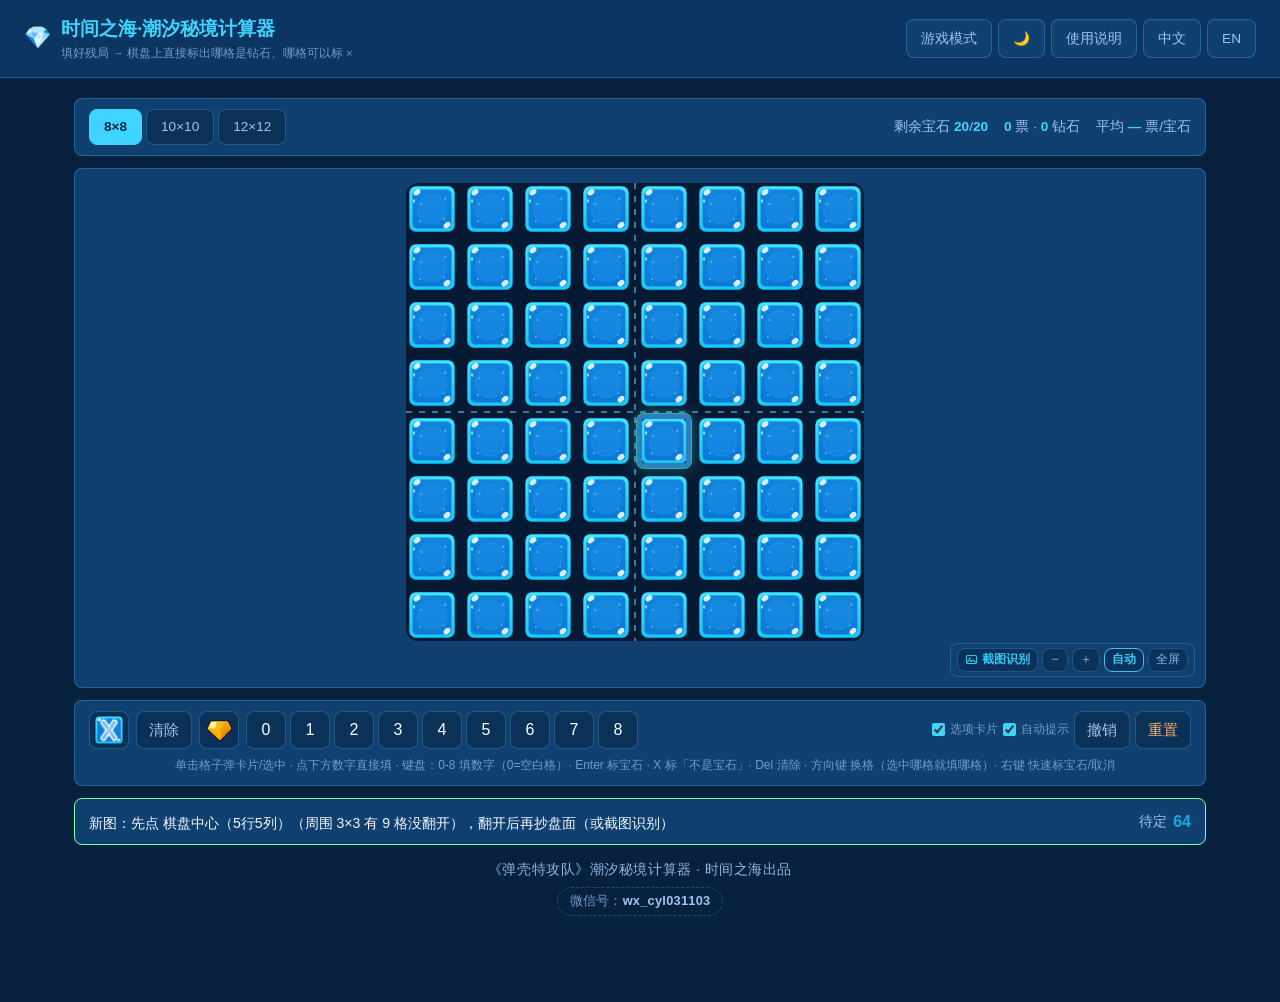
==== commit 5914755f: "优化棋盘视图稳定性；识别失败时做网格微调兜底" ====
--- a/tidal/index.html
+++ b/tidal/index.html
@@ -7,7 +7,7 @@
 <meta name="description" content="《弹壳特攻队》潮汐秘境计算器：把当前棋盘的数字、钻石、× 标记填进来，自动推出哪些格子必定是钻石、哪些必定不是钻石、下一步先点哪里。支持上传截图自动识别。">
 <meta name="theme-color" content="#0f1923">
 <link rel="icon" href="data:image/svg+xml,%3Csvg xmlns='http://www.w3.org/2000/svg' viewBox='0 0 32 32'%3E%3Ctext y='25' font-size='25'%3E%F0%9F%92%8E%3C/text%3E%3C/svg%3E">
-<link rel="stylesheet" href="style.css?vmvrqmjfq">
+<link rel="stylesheet" href="style.css?vmw3g2bao">
 <script>var t=localStorage.getItem('theme')||'dark';document.documentElement.setAttribute('data-theme',t);/* 默认深色（护眼），右上角可切换 */</script>
 </head>
 <body>
@@ -199,10 +199,10 @@
 <script>window.TIDAL_OCR = true;</script>
 <script>window.TIDAL_OCR_MODE = 'local';</script>
 <script>window.TIDAL_OCR_URL = '';</script>
-<script src="sweeper-icons.js?vmvrqmjfq"></script>
-<script src="vision.js?vmvrqmjfq"></script>
-<script src="vision-alt.js?vmvrqmjfq"></script>
-<script src="solver-core.js?vmvrqmjfq"></script>
-<script src="solver.js?vmvrqmjfq"></script>
+<script src="sweeper-icons.js?vmw3g2bao"></script>
+<script src="vision.js?vmw3g2bao"></script>
+<script src="vision-alt.js?vmw3g2bao"></script>
+<script src="solver-core.js?vmw3g2bao"></script>
+<script src="solver.js?vmw3g2bao"></script>
 </body>
 </html>
--- a/tidal/style.css
+++ b/tidal/style.css
@@ -322,24 +322,35 @@
 .bb-btn:hover { border-color: var(--accent); color: var(--accent); }
 .bb-btn.is-on { border-color: var(--accent); color: var(--accent); font-weight: 700; }
 /* 全屏：整个工具区（地图栏 + 笔刷栏 + 棋盘 + 提示）铺满屏幕，
-   全屏下也能改格子、也能弹取值卡；棋盘占满剩余高度，格子按屏幕重新适配 */
-.stage:fullscreen {
+   全屏下也能改格子、也能弹取值卡；棋盘占满剩余高度，格子按屏幕重新适配。
+   .is-fs 是不支持原生 Fullscreen API 时的兜底（安卓 WebView 走这条路）。 */
+.stage:fullscreen,
+.stage.is-fs {
   background: var(--bg-primary);
   width: 100vw;
   height: 100vh;
+  height: 100dvh;
   padding: 10px;
   overflow: auto;
   gap: 10px;
 }
+.stage.is-fs {
+  position: fixed;
+  inset: 0;
+  z-index: 9999;
+}
 /* 全屏里不需要"相关网址"这些外部链接，保留功能部分 */
-.stage:fullscreen .site-links { display: none; }
-.stage:fullscreen .board-shell {
+.stage:fullscreen .site-links,
+.stage.is-fs .site-links { display: none; }
+.stage:fullscreen .board-shell,
+.stage.is-fs .board-shell {
   flex: 1 1 auto;
   min-height: 0;
   display: flex;
   flex-direction: column;
 }
-.stage:fullscreen .board-scroll {
+.stage:fullscreen .board-scroll,
+.stage.is-fs .board-scroll {
   flex: 1;
   display: grid;
   place-items: center;
@@ -347,6 +358,8 @@
 .board-scroll {
   padding: 14px 14px 46px;   /* 底部留出空间给"格子大小"浮层，不遮格子 */
   overflow: auto;
+  overscroll-behavior: contain;
+  scrollbar-gutter: stable;  /* 纵向滚动条出现/消失时不让可用宽度跳一下 */
   scrollbar-width: thin;
   scrollbar-color: var(--scroll-thumb) transparent;
 }
@@ -460,6 +473,19 @@
   z-index: 3;
   box-shadow: 0 0 0 3px rgba(224, 85, 85, 0.22), 0 0 12px rgba(224, 85, 85, 0.45);
 }
+
+/* 可能标错的 ×（让玩家一眼看到是哪一格）：加粗红框 + 呼吸外圈 + 角标 ? */
+.cell.say-blame {
+  outline: 3px solid var(--danger);
+  outline-offset: -2px;
+  z-index: 6;
+  animation: blamePulse 1.1s ease-in-out infinite;
+}
+@keyframes blamePulse {
+  0%, 100% { box-shadow: 0 0 0 2px rgba(224, 85, 85, 0.18); }
+  50% { box-shadow: 0 0 0 7px rgba(224, 85, 85, 0.5); }
+}
+.cell.say-blame[data-badge]::after { background: var(--danger); color: var(--ink-on-warn); }
 
 .cell[data-badge]::after {
   content: attr(data-badge);
